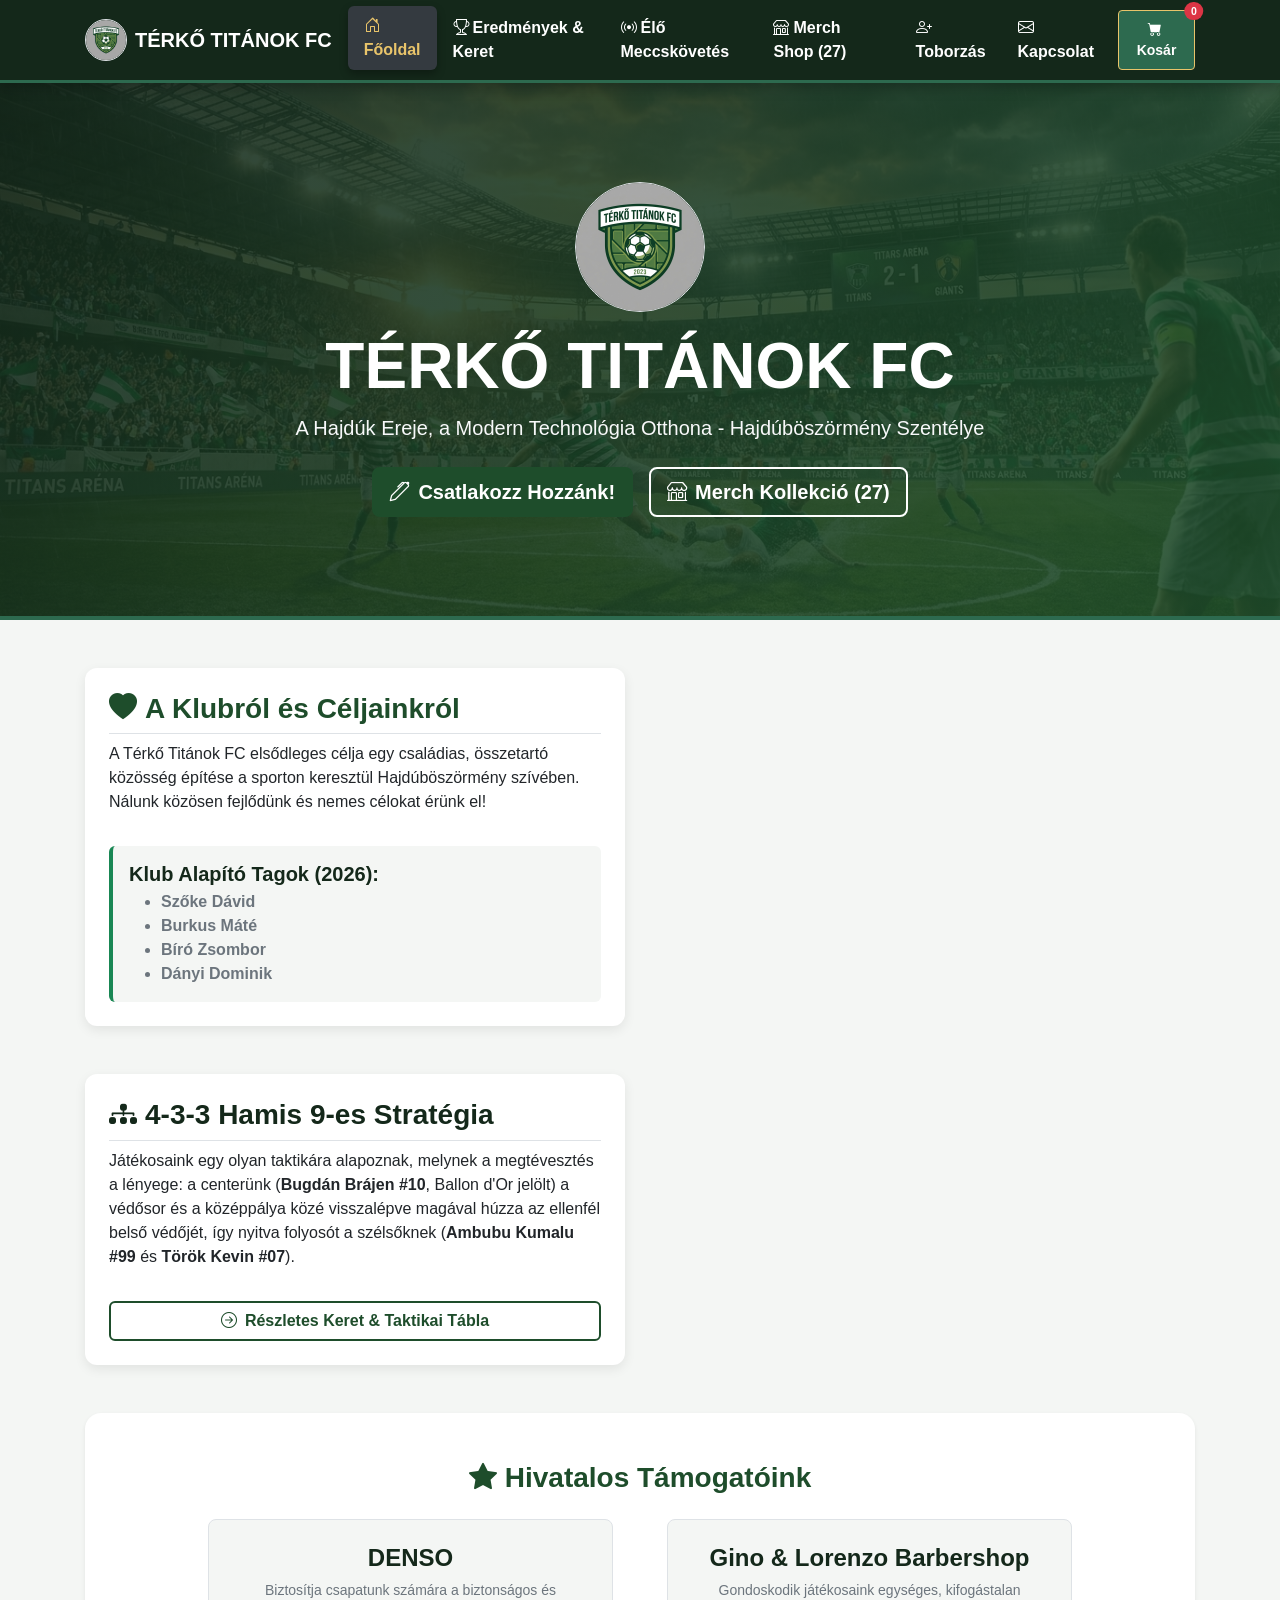
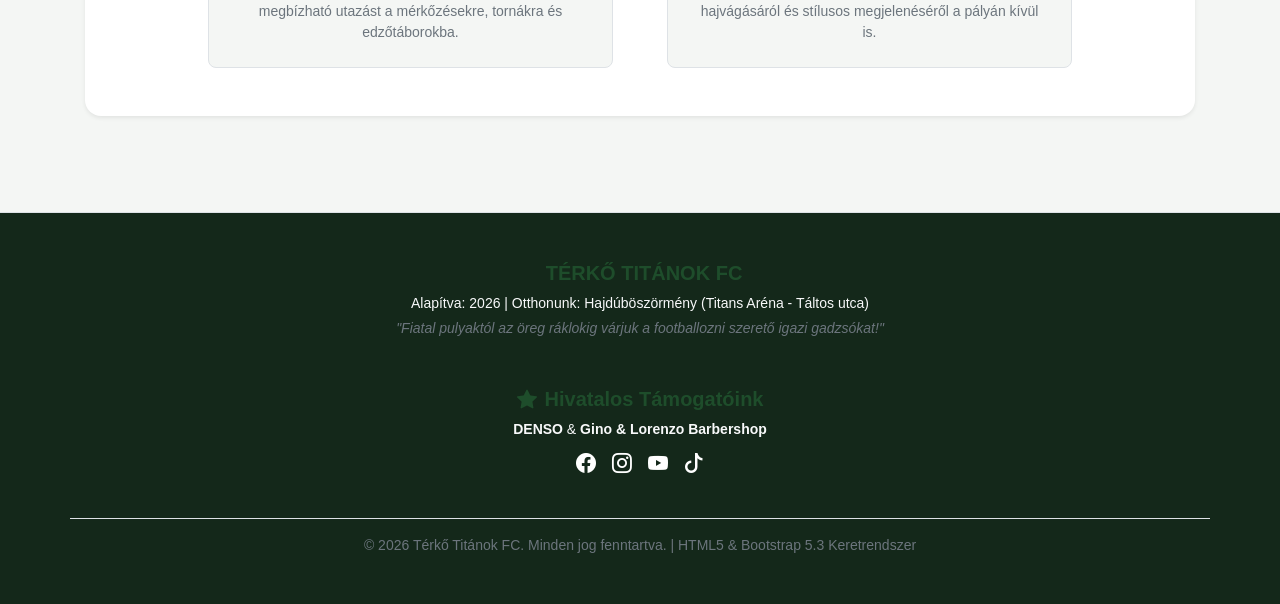
==== index.html @ 198f858a "szex123" ====
<!DOCTYPE html>
<html lang="hu">
<head>
    <meta charset="UTF-8">
    <meta name="viewport" content="width=device-width, initial-scale=1.0">
    <title>Főoldal - Térkő Titánok FC</title>

    <link href="https://cdn.jsdelivr.net/npm/bootstrap@5.3.3/dist/css/bootstrap.min.css" rel="stylesheet" crossorigin="anonymous">
    <link href="https://cdn.jsdelivr.net/npm/bootstrap-icons@1.11.3/font/bootstrap-icons.min.css" rel="stylesheet">
    <link rel="stylesheet" href="css/bootstrap.min.css">
    <link rel="stylesheet" href="css/style.css">
</head>
<body>
    
    <!-- Navigáció -->
    <nav class="navbar navbar-expand-lg navbar-dark navbar-titan sticky-top">
        <div class="container">
            <a class="navbar-brand fw-bold d-flex align-items-center" href="index.html">
                <img src="img/terko_titanok_logo.png" alt="Térkő Titánok FC Címer" width="42" height="42" class="me-2 rounded-circle border border-white">
                TÉRKŐ TITÁNOK FC
            </a>
            <button class="navbar-toggler" type="button" data-bs-toggle="collapse" data-bs-target="#navbarNav" aria-controls="navbarNav" aria-expanded="false" aria-label="Navigáció váltó">
                <span class="navbar-toggler-icon"></span>
            </button>
            <div class="collapse navbar-collapse" id="navbarNav">
                <ul class="navbar-nav ms-auto align-items-lg-center">
                    
                    <li class="nav-item"><a class="nav-link active" href="index.html"><i class="bi bi-house-door me-1"></i>Főoldal</a></li>
                    <li class="nav-item"><a class="nav-link " href="eredmenyek.html"><i class="bi bi-trophy me-1"></i>Eredmények & Keret</a></li>
                    <li class="nav-item"><a class="nav-link " href="meccs-kovetes.html"><i class="bi bi-broadcast me-1"></i>Élő Meccskövetés</a></li>
                    <li class="nav-item"><a class="nav-link " href="merch.html"><i class="bi bi-shop me-1"></i>Merch Shop (27)</a></li>
                    <li class="nav-item"><a class="nav-link " href="jelentkezes.html"><i class="bi bi-person-plus me-1"></i>Toborzás</a></li>
                    <li class="nav-item"><a class="nav-link " href="kapcsolat.html"><i class="bi bi-envelope me-1"></i>Kapcsolat</a></li>
                    <li class="nav-item ms-lg-2 mt-2 mt-lg-0">
                        <button class="btn btn-cart-nav btn-sm px-3 py-2 position-relative" data-bs-toggle="modal" data-bs-target="#cartModal" title="Kosár megtekintése">
                            <i class="bi bi-cart-fill me-1"></i> Kosár
                            <span id="cart-badge" class="position-absolute top-0 start-100 translate-middle badge rounded-pill bg-danger">0</span>
                        </button>
                    </li>
                </ul>
            </div>
        </div>
    </nav>


    <!-- Hero Section -->
    <header class="hero-header text-center">
        <div class="container py-4">
            <img src="img/terko_titanok_logo.png" alt="Klubcímer" width="130" class="mb-3 drop-shadow rounded-circle border border-3 border-white">
            <h1 class="display-3 fw-bold text-white mb-2">TÉRKŐ TITÁNOK FC</h1>
            <p class="lead text-light mb-4">A Hajdúk Ereje, a Modern Technológia Otthona - Hajdúböszörmény Szentélye</p>
            <div class="d-flex justify-content-center gap-3">
                <a href="jelentkezes.html" class="btn btn-titan-primary btn-lg"><i class="bi bi-pen me-2"></i>Csatlakozz Hozzánk!</a>
                <a href="merch.html" class="btn btn-titan-outline text-white border-white btn-lg"><i class="bi bi-shop me-2"></i>Merch Kollekció (27)</a>
            </div>
        </div>
    </header>

    <div class="container py-5">
        <!-- Klub Céljai & Alapítók -->
        <div class="row g-4 mb-5 align-items-stretch">
            <div class="col-md-6">
                <div class="card titan-card h-100 p-4 d-flex flex-column justify-content-between">
                    <div>
                        <h3 class="fw-bold text-success border-bottom pb-2"><i class="bi bi-heart-fill me-2"></i>A Klubról és Céljainkról</h3>
                        <p>A Térkő Titánok FC elsődleges célja egy családias, összetartó közösség építése a sporton keresztül Hajdúböszörmény szívében. Nálunk közösen fejlődünk és nemes célokat érünk el!</p>
                    </div>
                    <div class="bg-light p-3 rounded border-start border-4 border-success mt-3">
                        <h5 class="fw-bold text-dark mb-1">Klub Alapító Tagok (2026):</h5>
                        <ul class="mb-0 text-muted">
                            <li><strong>Szőke Dávid</strong></li>
                            <li><strong>Burkus Máté</strong></li>
                            <li><strong>Bíró Zsombor</strong></li>
                            <li><strong>Dányi Dominik</strong></li>
                        </ul>
                    </div>
                </div>
            </div>
            
            <div class="col-md-6">
                <div class="card titan-card h-100 p-4 d-flex flex-column justify-content-between">
                    <div>
                        <h3 class="fw-bold text-dark border-bottom pb-2"><i class="bi bi-diagram-3-fill me-2"></i>4-3-3 Hamis 9-es Stratégia</h3>
                        <p>Játékosaink egy olyan taktikára alapoznak, melynek a megtévesztés a lényege: a centerünk (<strong>Bugdán Brájen #10</strong>, Ballon d'Or jelölt) a védősor és a középpálya közé visszalépve magával húzza az ellenfél belső védőjét, így nyitva folyosót a szélsőknek (<strong>Ambubu Kumalu #99</strong> és <strong>Török Kevin #07</strong>).</p>
                    </div>
                    <div class="mt-3">
                        <a href="eredmenyek.html" class="btn btn-titan-outline w-100"><i class="bi bi-arrow-right-circle me-2"></i>Részletes Keret & Taktikai Tábla</a>
                    </div>
                </div>
            </div>
        </div>

        <!-- Szponzorok -->
        <div class="bg-white p-5 rounded-4 shadow-sm text-center">
            <h3 class="fw-bold text-success mb-4"><i class="bi bi-star-fill me-2"></i>Hivatalos Támogatóink</h3>
            <div class="row g-4 justify-content-center">
                <div class="col-md-5">
                    <div class="p-4 border rounded-3 bg-light h-100">
                        <h4 class="fw-bold text-dark">DENSO</h4>
                        <p class="text-muted small mb-0">Biztosítja csapatunk számára a biztonságos és megbízható utazást a mérkőzésekre, tornákra és edzőtáborokba.</p>
                    </div>
                </div>
                <div class="col-md-5">
                    <div class="p-4 border rounded-3 bg-light h-100">
                        <h4 class="fw-bold text-dark">Gino & Lorenzo Barbershop</h4>
                        <p class="text-muted small mb-0">Gondoskodik játékosaink egységes, kifogástalan hajvágásáról és stílusos megjelenéséről a pályán kívül is.</p>
                    </div>
                </div>
            </div>
        </div>
    </div>

    
    <!-- Lábléc -->
    <footer class="bg-dark text-white py-5 mt-5 border-top border-4 border-success">
        <div class="container text-center">
            <div class="row g-4 justify-content-center align-items-center">
                <!-- Bal oldali mező (col-md-6) -->
                <div class="col-md-6 d-flex flex-column align-items-center justify-content-center">
                    <h5 class="fw-bold text-success mb-2"><i class="bi bi-shield-shield me-2"></i>TÉRKŐ TITÁNOK FC</h5>
                    <p class="small text-light mb-1">Alapítva: 2026 | Otthonunk: Hajdúböszörmény (Titans Aréna - Táltos utca)</p>
                    <p class="small text-muted fst-italic mb-0">"Fiatal pulyaktól az öreg ráklokig várjuk a footballozni szerető igazi gadzsókat!"</p>
                </div>
                
                <!-- Jobb oldali mező (col-md-6) -->
                <div class="col-md-6 d-flex flex-column align-items-center justify-content-center">
                    <h5 class="fw-bold text-success mb-2"><i class="bi bi-star-fill me-2"></i>Hivatalos Támogatóink</h5>
                    <p class="small text-light mb-2"><strong>DENSO</strong> & <strong>Gino & Lorenzo Barbershop</strong></p>
                    <div class="d-flex justify-content-center gap-3 fs-5">
                        <a href="#" class="text-white text-decoration-none" title="Facebook"><i class="bi bi-facebook"></i></a>
                        <a href="#" class="text-white text-decoration-none" title="Instagram"><i class="bi bi-instagram"></i></a>
                        <a href="#" class="text-white text-decoration-none" title="YouTube"><i class="bi bi-youtube"></i></a>
                        <a href="#" class="text-white text-decoration-none" title="TikTok"><i class="bi bi-tiktok"></i></a>
                    </div>
                </div>

                <!-- Alsó sáv (col-md-12) -->
                <div class="col-md-12 text-center border-top border-secondary pt-3 mt-3">
                    <p class="small text-muted mb-0">&copy; 2026 Térkő Titánok FC. Minden jog fenntartva. | HTML5 & Bootstrap 5.3 Keretrendszer</p>
                </div>
            </div>
        </div>
    </footer>

    <!-- Kosár Modal -->
    <div class="modal fade" id="cartModal" tabindex="-1" aria-labelledby="cartModalLabel" aria-hidden="true">
        <div class="modal-dialog modal-lg modal-dialog-centered">
            <div class="modal-content">
                <div class="modal-header bg-dark text-white border-bottom border-success border-3">
                    <h5 class="modal-title fw-bold" id="cartModalLabel">
                        <i class="bi bi-cart-check-fill text-success me-2"></i>Kosarad Tartalma
                    </h5>
                    <button type="button" class="btn-close btn-close-white" data-bs-dismiss="modal" aria-label="Bezárás"></button>
                </div>
                <div class="modal-body p-4">
                    <div id="cart-empty-message" class="text-center py-4">
                        <i class="bi bi-cart-x display-1 text-muted"></i>
                        <p class="lead mt-3 text-muted">A kosarad jelenleg üres.</p>
                        <a href="merch.html" class="btn btn-titan-primary mt-2" data-bs-dismiss="modal">Irány a Merch Shop!</a>
                    </div>
                    <div id="cart-items-container" class="d-none">
                        <div class="table-responsive">
                            <table class="table align-middle">
                                <thead class="table-light">
                                    <tr>
                                        <th>Termék</th>
                                        <th>Egységár</th>
                                        <th>Mennyiség</th>
                                        <th>Összesen</th>
                                        <th></th>
                                    </tr>
                                </thead>
                                <tbody id="cart-table-body">
                                </tbody>
                            </table>
                        </div>
                        <div class="d-flex justify-content-between align-items-center pt-3 border-top">
                            <h5 class="fw-bold mb-0">Végösszeg: <span id="cart-total-price" class="text-success fw-extrabold">0 Ft</span></h5>
                            <div>
                                <button onclick="clearCart()" class="btn btn-outline-danger me-2"><i class="bi bi-trash me-1"></i>Kosár Ürítése</button>
                                <button onclick="checkoutCart()" class="btn btn-titan-primary"><i class="bi bi-credit-card me-1"></i>Megrendelés</button>
                            </div>
                        </div>
                    </div>
                </div>
            </div>
        </div>
    </div>


    <script src="https://cdn.jsdelivr.net/npm/bootstrap@5.3.3/dist/js/bootstrap.bundle.min.js" crossorigin="anonymous"></script>
    <script src="js/bootstrap.bundle.min.js"></script>
    <script src="js/main.js"></script>
</body>
</html>
---- css/style.css ----
:root {
    --primary-green: #1e4d2b;
    --swamp-green: #14281a;
    --accent-green: #2d6a4f;
    --light-grey: #f4f6f4;
    --dark-grey: #212529;
    --hover-grey: #343a40;
    --pure-white: #ffffff;
    --gold-accent: #e9c46a;
}

body {
    font-family: 'Segoe UI', Tahoma, Geneva, Verdana, sans-serif;
    background-color: var(--light-grey);
    color: var(--dark-grey);
    min-height: 100vh;
    display: flex;
    flex-direction: column;
}

/* Navigáció és Animált Hover */
.navbar-titan {
    background-color: var(--swamp-green) !important;
    border-bottom: 3px solid var(--accent-green);
    box-shadow: 0 4px 12px rgba(0, 0, 0, 0.25);
}

.navbar-titan .nav-link {
    color: var(--pure-white) !important;
    font-weight: 600;
    padding: 8px 16px !important;
    border-radius: 6px;
    transition: all 0.3s cubic-bezier(0.25, 0.8, 0.25, 1);
}

.navbar-titan .nav-link:hover, 
.navbar-titan .nav-link.active {
    background-color: var(--hover-grey);
    color: var(--gold-accent) !important;
    transform: translateY(-2px);
    box-shadow: 0 4px 8px rgba(0,0,0,0.3);
}

.btn-cart-nav {
    background-color: var(--accent-green);
    color: white;
    border: 1px solid var(--gold-accent);
    font-weight: 600;
    transition: all 0.3s ease;
}

.btn-cart-nav:hover {
    background-color: var(--gold-accent);
    color: var(--swamp-green);
    transform: scale(1.05);
}

/* Gombok és Interaktivitás */
.btn-titan-primary {
    background-color: var(--primary-green);
    color: var(--pure-white);
    border: 2px solid var(--primary-green);
    font-weight: 600;
    transition: all 0.3s ease;
}

.btn-titan-primary:hover {
    background-color: var(--swamp-green);
    color: var(--pure-white);
    border-color: var(--swamp-green);
    transform: scale(1.03);
}

.btn-titan-outline {
    background-color: transparent;
    color: var(--primary-green);
    border: 2px solid var(--primary-green);
    font-weight: 600;
    transition: all 0.3s ease;
}

.btn-titan-outline:hover {
    background-color: var(--accent-green);
    color: var(--pure-white);
    transform: scale(1.03);
}

/* Kártya Hover Animációk */
.titan-card {
    border: none;
    border-radius: 12px;
    box-shadow: 0 4px 12px rgba(0,0,0,0.08);
    transition: all 0.3s ease;
    background: white;
}

.titan-card:hover {
    transform: translateY(-5px);
    box-shadow: 0 12px 24px rgba(20, 40, 26, 0.18);
}

.transition-zoom {
    transition: transform 0.4s ease;
}

.titan-card:hover .transition-zoom {
    transform: scale(1.04);
}

/* Hero Section */
.hero-header {
    background: linear-gradient(135deg, rgba(20, 40, 26, 0.88) 0%, rgba(30, 77, 43, 0.88) 100%), url('../img/terko_titanok_hero.png') center/cover no-repeat;
    color: white;
    padding: 75px 0;
    border-bottom: 4px solid var(--accent-green);
}

.max-w-700 {
    max-width: 700px;
}
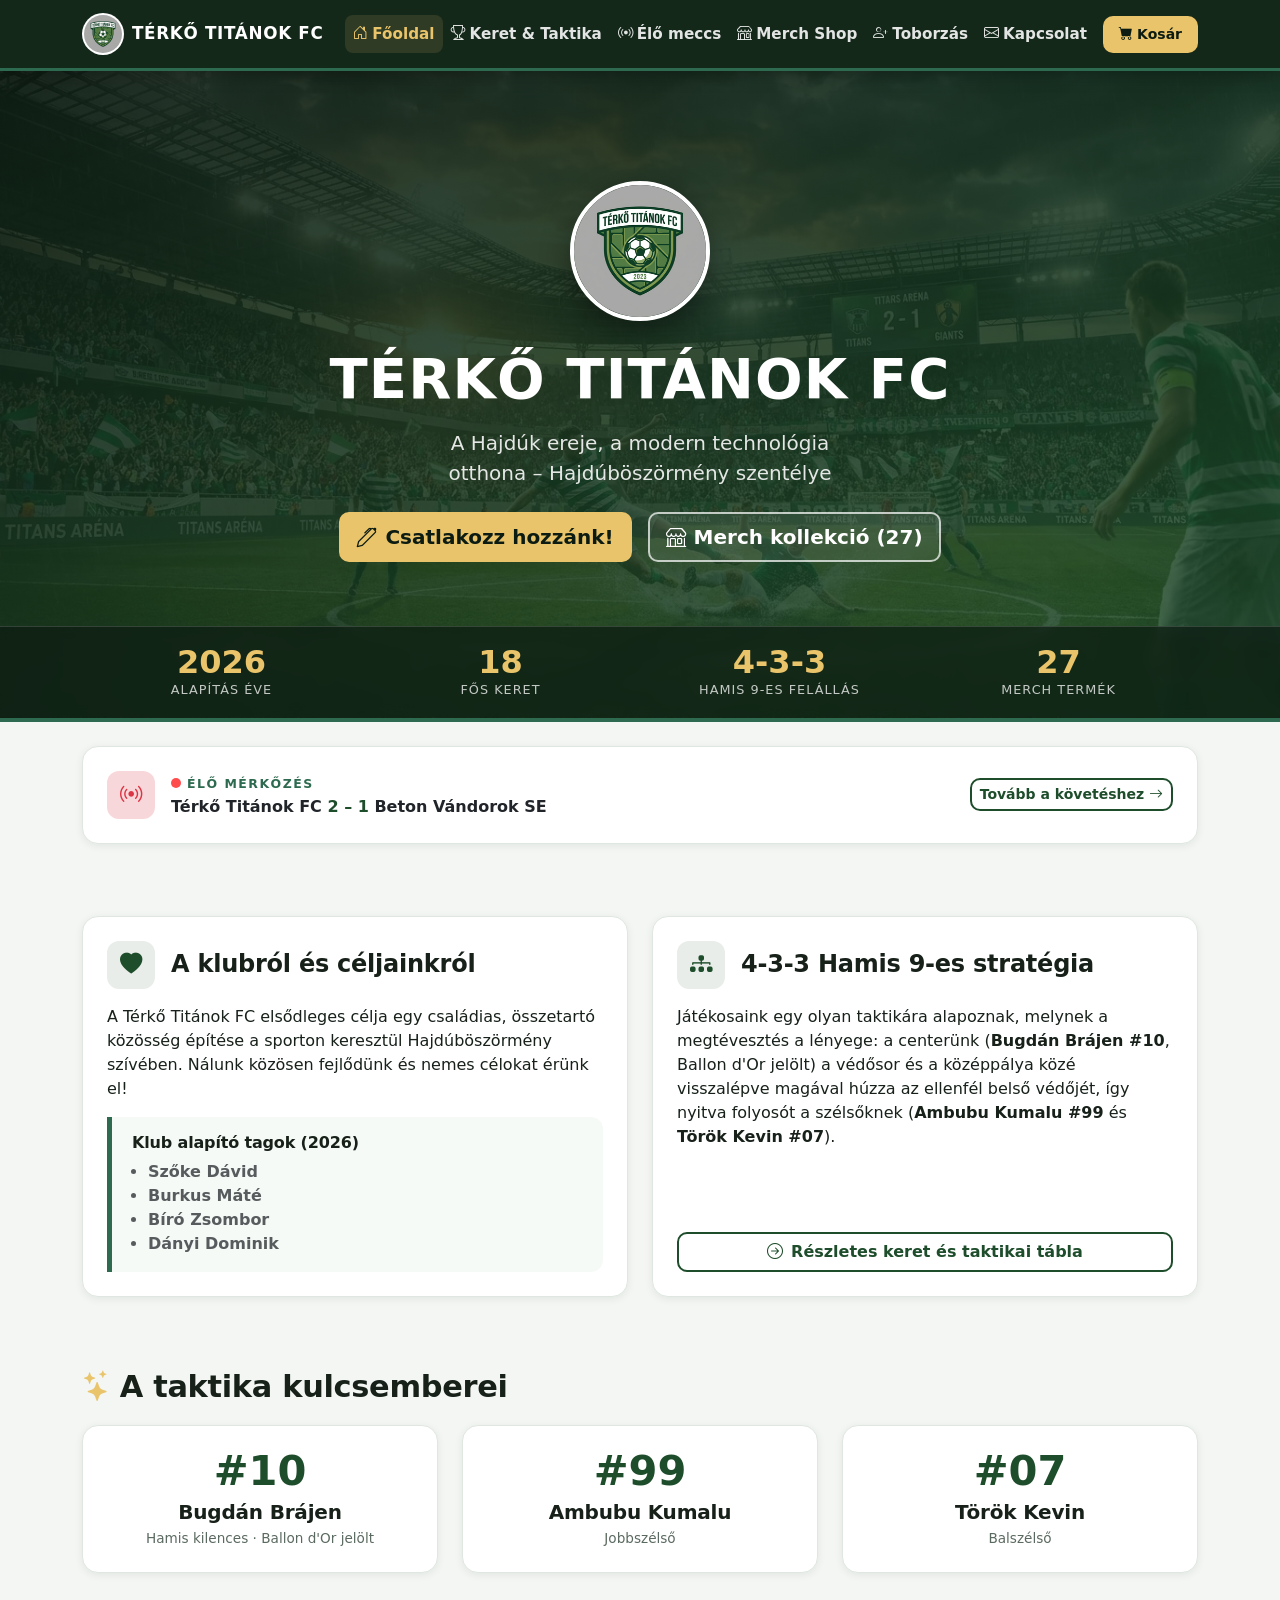
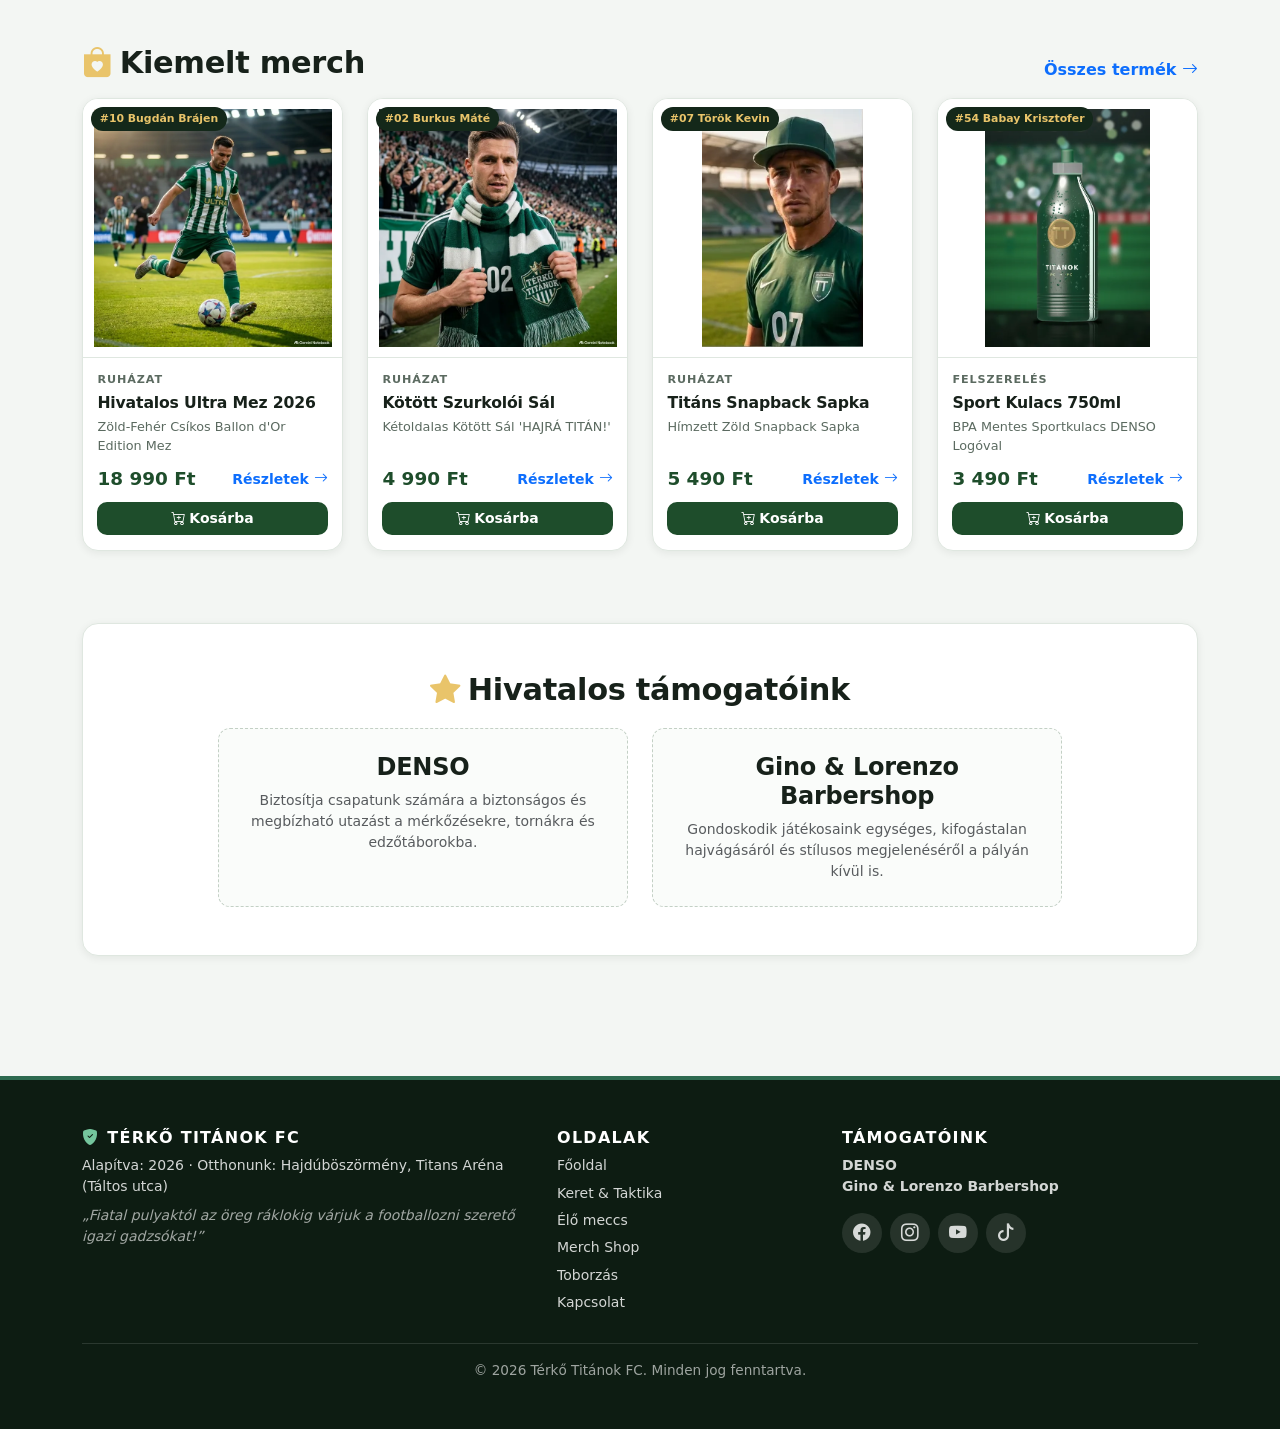
==== commit 8b322955: "szex123" ====
--- a/index.html
+++ b/index.html
@@ -2,194 +2,142 @@
 <html lang="hu">
 <head>
     <meta charset="UTF-8">
-    <meta name="viewport" content="width=device-width, initial-scale=1.0">
+    <meta name="viewport" content="width=device-width, initial-scale=1">
     <title>Főoldal - Térkő Titánok FC</title>
-
-    <link href="https://cdn.jsdelivr.net/npm/bootstrap@5.3.3/dist/css/bootstrap.min.css" rel="stylesheet" crossorigin="anonymous">
-    <link href="https://cdn.jsdelivr.net/npm/bootstrap-icons@1.11.3/font/bootstrap-icons.min.css" rel="stylesheet">
-    <link rel="stylesheet" href="css/bootstrap.min.css">
+    <meta name="description" content="A Térkő Titánok FC hajdúböszörményi amatőr futballklub hivatalos oldala: keret, élő meccskövetés, merch shop és toborzás.">
+    <meta name="theme-color" content="#14281a">
+    <meta property="og:title" content="Főoldal - Térkő Titánok FC">
+    <meta property="og:description" content="A Térkő Titánok FC hajdúböszörményi amatőr futballklub hivatalos oldala: keret, élő meccskövetés, merch shop és toborzás.">
+    <meta property="og:image" content="img/logo.png">
+    <link rel="icon" type="image/png" href="img/favicon.png">
+    <link rel="stylesheet" href="vendor/bootstrap/bootstrap.min.css">
+    <link rel="stylesheet" href="vendor/bootstrap-icons/bootstrap-icons.min.css">
     <link rel="stylesheet" href="css/style.css">
 </head>
-<body>
-    
-    <!-- Navigáció -->
-    <nav class="navbar navbar-expand-lg navbar-dark navbar-titan sticky-top">
-        <div class="container">
-            <a class="navbar-brand fw-bold d-flex align-items-center" href="index.html">
-                <img src="img/terko_titanok_logo.png" alt="Térkő Titánok FC Címer" width="42" height="42" class="me-2 rounded-circle border border-white">
-                TÉRKŐ TITÁNOK FC
-            </a>
-            <button class="navbar-toggler" type="button" data-bs-toggle="collapse" data-bs-target="#navbarNav" aria-controls="navbarNav" aria-expanded="false" aria-label="Navigáció váltó">
-                <span class="navbar-toggler-icon"></span>
-            </button>
-            <div class="collapse navbar-collapse" id="navbarNav">
-                <ul class="navbar-nav ms-auto align-items-lg-center">
-                    
-                    <li class="nav-item"><a class="nav-link active" href="index.html"><i class="bi bi-house-door me-1"></i>Főoldal</a></li>
-                    <li class="nav-item"><a class="nav-link " href="eredmenyek.html"><i class="bi bi-trophy me-1"></i>Eredmények & Keret</a></li>
-                    <li class="nav-item"><a class="nav-link " href="meccs-kovetes.html"><i class="bi bi-broadcast me-1"></i>Élő Meccskövetés</a></li>
-                    <li class="nav-item"><a class="nav-link " href="merch.html"><i class="bi bi-shop me-1"></i>Merch Shop (27)</a></li>
-                    <li class="nav-item"><a class="nav-link " href="jelentkezes.html"><i class="bi bi-person-plus me-1"></i>Toborzás</a></li>
-                    <li class="nav-item"><a class="nav-link " href="kapcsolat.html"><i class="bi bi-envelope me-1"></i>Kapcsolat</a></li>
-                    <li class="nav-item ms-lg-2 mt-2 mt-lg-0">
-                        <button class="btn btn-cart-nav btn-sm px-3 py-2 position-relative" data-bs-toggle="modal" data-bs-target="#cartModal" title="Kosár megtekintése">
-                            <i class="bi bi-cart-fill me-1"></i> Kosár
-                            <span id="cart-badge" class="position-absolute top-0 start-100 translate-middle badge rounded-pill bg-danger">0</span>
-                        </button>
-                    </li>
-                </ul>
+<body data-page="home">
+    <a class="skip-link" href="#main">Ugrás a tartalomra</a>
+
+    <!-- A menüt a js/core.js tölti be (NAV_ITEMS) -->
+    <div id="site-header"></div>
+
+    <main id="main">
+        <header class="hero-header">
+            <div class="container">
+                <img src="img/logo.png" alt="Térkő Titánok FC címer" class="hero-logo mb-4" width="140" height="140">
+                <h1 class="display-4 mb-3">TÉRKŐ TITÁNOK FC</h1>
+                <p class="lead mb-4">A Hajdúk ereje, a modern technológia otthona – Hajdúböszörmény szentélye</p>
+                <div class="d-flex flex-wrap justify-content-center gap-3">
+                    <a href="jelentkezes.html" class="btn btn-titan-gold btn-lg"><i class="bi bi-pen me-2" aria-hidden="true"></i>Csatlakozz hozzánk!</a>
+                    <a href="merch.html" class="btn btn-titan-ghost-light btn-lg"><i class="bi bi-shop me-2" aria-hidden="true"></i>Merch kollekció (<span data-product-count>27</span>)</a>
+                </div>
             </div>
-        </div>
-    </nav>
-
-
-    <!-- Hero Section -->
-    <header class="hero-header text-center">
-        <div class="container py-4">
-            <img src="img/terko_titanok_logo.png" alt="Klubcímer" width="130" class="mb-3 drop-shadow rounded-circle border border-3 border-white">
-            <h1 class="display-3 fw-bold text-white mb-2">TÉRKŐ TITÁNOK FC</h1>
-            <p class="lead text-light mb-4">A Hajdúk Ereje, a Modern Technológia Otthona - Hajdúböszörmény Szentélye</p>
-            <div class="d-flex justify-content-center gap-3">
-                <a href="jelentkezes.html" class="btn btn-titan-primary btn-lg"><i class="bi bi-pen me-2"></i>Csatlakozz Hozzánk!</a>
-                <a href="merch.html" class="btn btn-titan-outline text-white border-white btn-lg"><i class="bi bi-shop me-2"></i>Merch Kollekció (27)</a>
-            </div>
-        </div>
-    </header>
-
-    <div class="container py-5">
-        <!-- Klub Céljai & Alapítók -->
-        <div class="row g-4 mb-5 align-items-stretch">
-            <div class="col-md-6">
-                <div class="card titan-card h-100 p-4 d-flex flex-column justify-content-between">
-                    <div>
-                        <h3 class="fw-bold text-success border-bottom pb-2"><i class="bi bi-heart-fill me-2"></i>A Klubról és Céljainkról</h3>
-                        <p>A Térkő Titánok FC elsődleges célja egy családias, összetartó közösség építése a sporton keresztül Hajdúböszörmény szívében. Nálunk közösen fejlődünk és nemes célokat érünk el!</p>
-                    </div>
-                    <div class="bg-light p-3 rounded border-start border-4 border-success mt-3">
-                        <h5 class="fw-bold text-dark mb-1">Klub Alapító Tagok (2026):</h5>
-                        <ul class="mb-0 text-muted">
-                            <li><strong>Szőke Dávid</strong></li>
-                            <li><strong>Burkus Máté</strong></li>
-                            <li><strong>Bíró Zsombor</strong></li>
-                            <li><strong>Dányi Dominik</strong></li>
-                        </ul>
+            <div class="hero-stats">
+                <div class="container">
+                    <div class="row text-center g-0">
+                        <div class="col-6 col-md-3 hero-stat"><div class="num">2026</div><div class="lbl">Alapítás éve</div></div>
+                        <div class="col-6 col-md-3 hero-stat"><div class="num">18</div><div class="lbl">Fős keret</div></div>
+                        <div class="col-6 col-md-3 hero-stat"><div class="num">4-3-3</div><div class="lbl">Hamis 9-es felállás</div></div>
+                        <div class="col-6 col-md-3 hero-stat"><div class="num" data-product-count>27</div><div class="lbl">Merch termék</div></div>
                     </div>
                 </div>
             </div>
-            
-            <div class="col-md-6">
-                <div class="card titan-card h-100 p-4 d-flex flex-column justify-content-between">
-                    <div>
-                        <h3 class="fw-bold text-dark border-bottom pb-2"><i class="bi bi-diagram-3-fill me-2"></i>4-3-3 Hamis 9-es Stratégia</h3>
-                        <p>Játékosaink egy olyan taktikára alapoznak, melynek a megtévesztés a lényege: a centerünk (<strong>Bugdán Brájen #10</strong>, Ballon d'Or jelölt) a védősor és a középpálya közé visszalépve magával húzza az ellenfél belső védőjét, így nyitva folyosót a szélsőknek (<strong>Ambubu Kumalu #99</strong> és <strong>Török Kevin #07</strong>).</p>
+        </header>
+
+        <!-- Élő meccs ajánló -->
+        <section class="container" aria-label="Élő mérkőzés">
+            <a href="meccs-kovetes.html" class="d-block text-decoration-none">
+                <div class="titan-card hoverable p-3 p-md-4 mt-4 d-flex flex-wrap align-items-center justify-content-between gap-3">
+                    <div class="d-flex align-items-center gap-3">
+                        <span class="icon-badge text-danger bg-danger-subtle"><i class="bi bi-broadcast" aria-hidden="true"></i></span>
+                        <div>
+                            <div class="eyebrow mb-0"><span class="live-dot"></span>Élő mérkőzés</div>
+                            <div class="fw-bold text-dark">Térkő Titánok FC <span class="text-success">2 – 1</span> Beton Vándorok SE</div>
+                        </div>
                     </div>
-                    <div class="mt-3">
-                        <a href="eredmenyek.html" class="btn btn-titan-outline w-100"><i class="bi bi-arrow-right-circle me-2"></i>Részletes Keret & Taktikai Tábla</a>
+                    <span class="btn btn-titan-outline btn-sm">Tovább a követéshez <i class="bi bi-arrow-right" aria-hidden="true"></i></span>
+                </div>
+            </a>
+        </section>
+
+        <section class="section">
+            <div class="container">
+                <div class="row g-4 align-items-stretch">
+                    <div class="col-lg-6">
+                        <div class="titan-card h-100 p-4 d-flex flex-column">
+                            <div class="d-flex align-items-center gap-3 mb-3">
+                                <span class="icon-badge"><i class="bi bi-heart-fill" aria-hidden="true"></i></span>
+                                <h2 class="h4 fw-bold mb-0">A klubról és céljainkról</h2>
+                            </div>
+                            <p>A Térkő Titánok FC elsődleges célja egy családias, összetartó közösség építése a sporton keresztül Hajdúböszörmény szívében. Nálunk közösen fejlődünk és nemes célokat érünk el!</p>
+                            <div class="callout mt-auto">
+                                <h3 class="h6 fw-bold mb-2">Klub alapító tagok (2026)</h3>
+                                <ul class="mb-0 text-muted ps-3">
+                                    <li><strong>Szőke Dávid</strong></li>
+                                    <li><strong>Burkus Máté</strong></li>
+                                    <li><strong>Bíró Zsombor</strong></li>
+                                    <li><strong>Dányi Dominik</strong></li>
+                                </ul>
+                            </div>
+                        </div>
                     </div>
-                </div>
-            </div>
-        </div>
-
-        <!-- Szponzorok -->
-        <div class="bg-white p-5 rounded-4 shadow-sm text-center">
-            <h3 class="fw-bold text-success mb-4"><i class="bi bi-star-fill me-2"></i>Hivatalos Támogatóink</h3>
-            <div class="row g-4 justify-content-center">
-                <div class="col-md-5">
-                    <div class="p-4 border rounded-3 bg-light h-100">
-                        <h4 class="fw-bold text-dark">DENSO</h4>
-                        <p class="text-muted small mb-0">Biztosítja csapatunk számára a biztonságos és megbízható utazást a mérkőzésekre, tornákra és edzőtáborokba.</p>
-                    </div>
-                </div>
-                <div class="col-md-5">
-                    <div class="p-4 border rounded-3 bg-light h-100">
-                        <h4 class="fw-bold text-dark">Gino & Lorenzo Barbershop</h4>
-                        <p class="text-muted small mb-0">Gondoskodik játékosaink egységes, kifogástalan hajvágásáról és stílusos megjelenéséről a pályán kívül is.</p>
-                    </div>
-                </div>
-            </div>
-        </div>
-    </div>
-
-    
-    <!-- Lábléc -->
-    <footer class="bg-dark text-white py-5 mt-5 border-top border-4 border-success">
-        <div class="container text-center">
-            <div class="row g-4 justify-content-center align-items-center">
-                <!-- Bal oldali mező (col-md-6) -->
-                <div class="col-md-6 d-flex flex-column align-items-center justify-content-center">
-                    <h5 class="fw-bold text-success mb-2"><i class="bi bi-shield-shield me-2"></i>TÉRKŐ TITÁNOK FC</h5>
-                    <p class="small text-light mb-1">Alapítva: 2026 | Otthonunk: Hajdúböszörmény (Titans Aréna - Táltos utca)</p>
-                    <p class="small text-muted fst-italic mb-0">"Fiatal pulyaktól az öreg ráklokig várjuk a footballozni szerető igazi gadzsókat!"</p>
-                </div>
-                
-                <!-- Jobb oldali mező (col-md-6) -->
-                <div class="col-md-6 d-flex flex-column align-items-center justify-content-center">
-                    <h5 class="fw-bold text-success mb-2"><i class="bi bi-star-fill me-2"></i>Hivatalos Támogatóink</h5>
-                    <p class="small text-light mb-2"><strong>DENSO</strong> & <strong>Gino & Lorenzo Barbershop</strong></p>
-                    <div class="d-flex justify-content-center gap-3 fs-5">
-                        <a href="#" class="text-white text-decoration-none" title="Facebook"><i class="bi bi-facebook"></i></a>
-                        <a href="#" class="text-white text-decoration-none" title="Instagram"><i class="bi bi-instagram"></i></a>
-                        <a href="#" class="text-white text-decoration-none" title="YouTube"><i class="bi bi-youtube"></i></a>
-                        <a href="#" class="text-white text-decoration-none" title="TikTok"><i class="bi bi-tiktok"></i></a>
-                    </div>
-                </div>
-
-                <!-- Alsó sáv (col-md-12) -->
-                <div class="col-md-12 text-center border-top border-secondary pt-3 mt-3">
-                    <p class="small text-muted mb-0">&copy; 2026 Térkő Titánok FC. Minden jog fenntartva. | HTML5 & Bootstrap 5.3 Keretrendszer</p>
-                </div>
-            </div>
-        </div>
-    </footer>
-
-    <!-- Kosár Modal -->
-    <div class="modal fade" id="cartModal" tabindex="-1" aria-labelledby="cartModalLabel" aria-hidden="true">
-        <div class="modal-dialog modal-lg modal-dialog-centered">
-            <div class="modal-content">
-                <div class="modal-header bg-dark text-white border-bottom border-success border-3">
-                    <h5 class="modal-title fw-bold" id="cartModalLabel">
-                        <i class="bi bi-cart-check-fill text-success me-2"></i>Kosarad Tartalma
-                    </h5>
-                    <button type="button" class="btn-close btn-close-white" data-bs-dismiss="modal" aria-label="Bezárás"></button>
-                </div>
-                <div class="modal-body p-4">
-                    <div id="cart-empty-message" class="text-center py-4">
-                        <i class="bi bi-cart-x display-1 text-muted"></i>
-                        <p class="lead mt-3 text-muted">A kosarad jelenleg üres.</p>
-                        <a href="merch.html" class="btn btn-titan-primary mt-2" data-bs-dismiss="modal">Irány a Merch Shop!</a>
-                    </div>
-                    <div id="cart-items-container" class="d-none">
-                        <div class="table-responsive">
-                            <table class="table align-middle">
-                                <thead class="table-light">
-                                    <tr>
-                                        <th>Termék</th>
-                                        <th>Egységár</th>
-                                        <th>Mennyiség</th>
-                                        <th>Összesen</th>
-                                        <th></th>
-                                    </tr>
-                                </thead>
-                                <tbody id="cart-table-body">
-                                </tbody>
-                            </table>
-                        </div>
-                        <div class="d-flex justify-content-between align-items-center pt-3 border-top">
-                            <h5 class="fw-bold mb-0">Végösszeg: <span id="cart-total-price" class="text-success fw-extrabold">0 Ft</span></h5>
-                            <div>
-                                <button onclick="clearCart()" class="btn btn-outline-danger me-2"><i class="bi bi-trash me-1"></i>Kosár Ürítése</button>
-                                <button onclick="checkoutCart()" class="btn btn-titan-primary"><i class="bi bi-credit-card me-1"></i>Megrendelés</button>
+                    <div class="col-lg-6">
+                        <div class="titan-card h-100 p-4 d-flex flex-column">
+                            <div class="d-flex align-items-center gap-3 mb-3">
+                                <span class="icon-badge"><i class="bi bi-diagram-3-fill" aria-hidden="true"></i></span>
+                                <h2 class="h4 fw-bold mb-0">4-3-3 Hamis 9-es stratégia</h2>
                             </div>
+                            <p>Játékosaink egy olyan taktikára alapoznak, melynek a megtévesztés a lényege: a centerünk (<strong>Bugdán Brájen #10</strong>, Ballon d'Or jelölt) a védősor és a középpálya közé visszalépve magával húzza az ellenfél belső védőjét, így nyitva folyosót a szélsőknek (<strong>Ambubu Kumalu #99</strong> és <strong>Török Kevin #07</strong>).</p>
+                            <a href="eredmenyek.html" class="btn btn-titan-outline mt-auto"><i class="bi bi-arrow-right-circle me-2" aria-hidden="true"></i>Részletes keret és taktikai tábla</a>
                         </div>
                     </div>
                 </div>
             </div>
-        </div>
-    </div>
+        </section>
 
+        <section class="section pt-0" aria-labelledby="stars-title">
+            <div class="container">
+                <h2 class="section-title" id="stars-title"><i class="bi bi-stars text-gold me-2" aria-hidden="true"></i>A taktika kulcsemberei</h2>
+                <div class="row g-4">
+                    <div class="col-md-4"><div class="titan-card hoverable player-card h-100"><div class="player-number">#10</div><h3 class="h5 fw-bold mt-2 mb-1">Bugdán Brájen</h3><div class="role">Hamis kilences · Ballon d'Or jelölt</div></div></div>
+                    <div class="col-md-4"><div class="titan-card hoverable player-card h-100"><div class="player-number">#99</div><h3 class="h5 fw-bold mt-2 mb-1">Ambubu Kumalu</h3><div class="role">Jobbszélső</div></div></div>
+                    <div class="col-md-4"><div class="titan-card hoverable player-card h-100"><div class="player-number">#07</div><h3 class="h5 fw-bold mt-2 mb-1">Török Kevin</h3><div class="role">Balszélső</div></div></div>
+                </div>
+            </div>
+        </section>
 
-    <script src="https://cdn.jsdelivr.net/npm/bootstrap@5.3.3/dist/js/bootstrap.bundle.min.js" crossorigin="anonymous"></script>
-    <script src="js/bootstrap.bundle.min.js"></script>
+        <section class="section pt-0" aria-labelledby="featured-title">
+            <div class="container">
+                <div class="d-flex flex-wrap justify-content-between align-items-end gap-2 mb-3">
+                    <h2 class="section-title mb-0" id="featured-title"><i class="bi bi-bag-heart-fill text-gold me-2" aria-hidden="true"></i>Kiemelt merch</h2>
+                    <a href="merch.html" class="fw-semibold text-decoration-none">Összes termék <i class="bi bi-arrow-right" aria-hidden="true"></i></a>
+                </div>
+                <div class="row g-3 g-lg-4" id="featured-products" data-ids="ultra_mez,sal,baseball_sapka,kulacs"></div>
+            </div>
+        </section>
+
+        <section class="section pt-0" aria-labelledby="sponsors-title">
+            <div class="container">
+                <div class="titan-card p-4 p-md-5 text-center">
+                    <h2 class="section-title" id="sponsors-title"><i class="bi bi-star-fill text-gold me-2" aria-hidden="true"></i>Hivatalos támogatóink</h2>
+                    <div class="row g-4 justify-content-center">
+                        <div class="col-md-5"><div class="sponsor-box"><h3 class="h4 fw-bold">DENSO</h3><p class="text-muted small mb-0">Biztosítja csapatunk számára a biztonságos és megbízható utazást a mérkőzésekre, tornákra és edzőtáborokba.</p></div></div>
+                        <div class="col-md-5"><div class="sponsor-box"><h3 class="h4 fw-bold">Gino &amp; Lorenzo Barbershop</h3><p class="text-muted small mb-0">Gondoskodik játékosaink egységes, kifogástalan hajvágásáról és stílusos megjelenéséről a pályán kívül is.</p></div></div>
+                    </div>
+                </div>
+            </div>
+        </section>
+    </main>
+
+    <!-- A láblécet és a kosár-ablakot a js/core.js tölti be -->
+    <div id="site-footer"></div>
+
+    <noscript><p class="text-center p-3 mb-0 bg-warning-subtle">A menü, a kosár és a webshop működéséhez engedélyezd a JavaScriptet.</p></noscript>
+
+    <script src="vendor/bootstrap/bootstrap.bundle.min.js"></script>
+    <script src="js/products.js"></script>
+    <script src="js/core.js"></script>
+    <script src="js/cart.js"></script>
+    <script src="js/shop.js"></script>
     <script src="js/main.js"></script>
 </body>
-</html>+</html>
